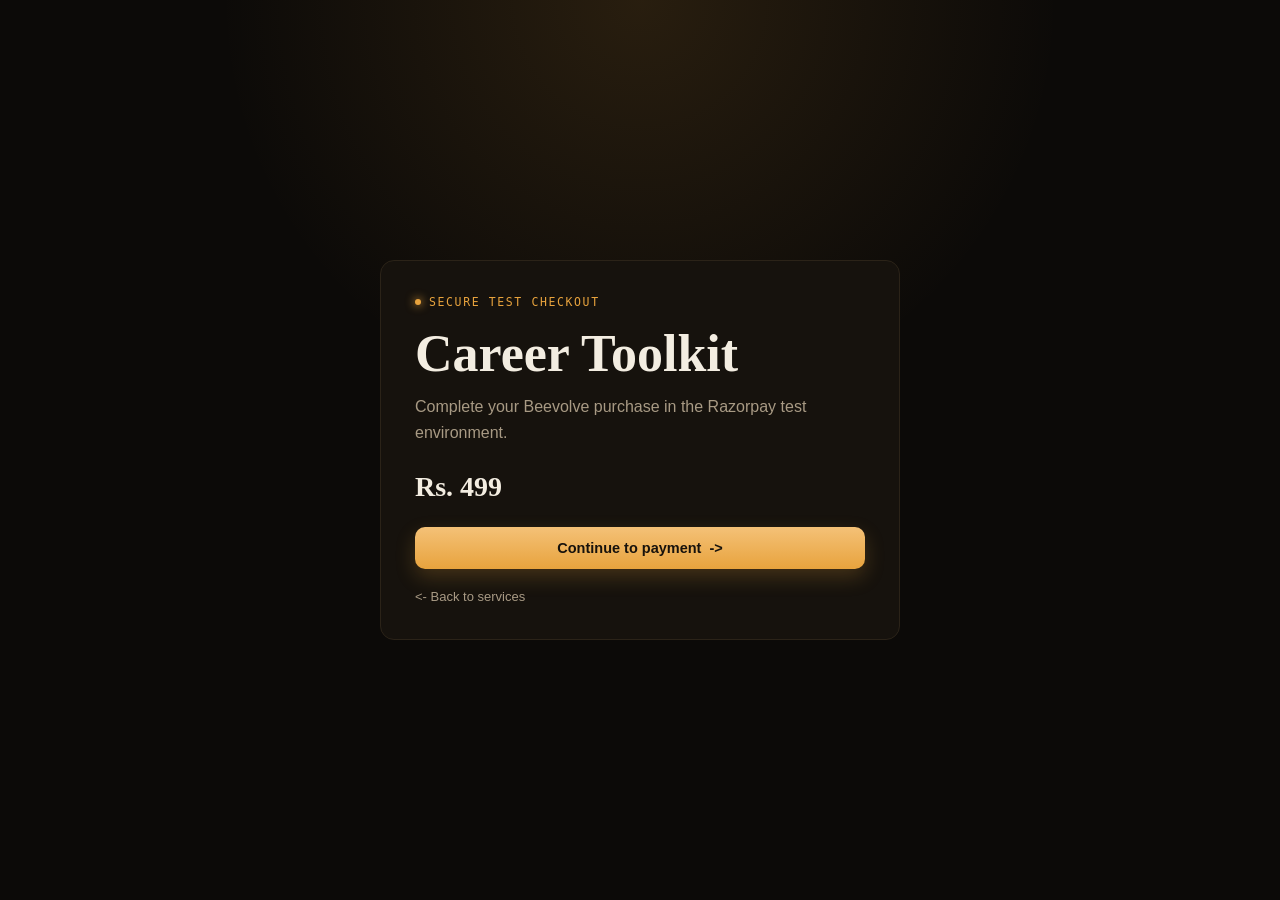
==== Frontend/checkout.html @ 86676e48 "Developed the initial dashboard with dummy services & Razorpay Sandbox Integration Co-authored-by: P" ====
<!DOCTYPE html>
<html lang="en">
<head>
  <meta charset="UTF-8">
  <meta name="viewport" content="width=device-width, initial-scale=1.0">
  <title>Beevolve - Checkout</title>
  <link rel="stylesheet" href="css/styles.css">
  <script src="https://checkout.razorpay.com/v1/checkout.js"></script>
  <style>
    .checkout{min-height:100vh;display:grid;place-items:center;padding:24px;background:radial-gradient(circle at 50% 0%,rgba(232,163,61,.13),transparent 38%),var(--bg)}
    .checkout-card{width:min(520px,100%);padding:34px;background:var(--surface);border:1px solid var(--border);border-radius:var(--radius)}
    .checkout-card h1{font:600 clamp(36px,7vw,52px)/1.05 'Fraunces',serif;margin:18px 0 12px}.checkout-card p{color:var(--text-muted);line-height:1.65}.checkout-price{font:600 28px 'Fraunces',serif;color:var(--text);margin:24px 0}.checkout-card .btn-primary{margin-top:0}.back-link{display:inline-block;margin-top:20px;color:var(--text-muted);font-size:13px}.back-link:hover{color:var(--amber-light)}
  </style>
</head>
<body>
  <main class="checkout"><section class="checkout-card">
    <div class="eyebrow">Secure test checkout</div>
    <h1 id="service-name">Career Toolkit</h1>
    <p>Complete your Beevolve purchase in the Razorpay test environment.</p>
    <div id="service-price" class="checkout-price">Rs. 499</div>
    <button id="pay-button" class="btn-primary" type="button">Continue to payment <span aria-hidden="true">-&gt;</span></button>
    <a class="back-link" href="subscriptions.html">&lt;- Back to services</a>
  </section></main>
  <script>
    const API_BASE = "http://127.0.0.1:8000";
    const SERVICE_PRICES = {"Career Toolkit": 499, "Portfolio Review": 299, "Career Roadmap": 199};
    const params = new URLSearchParams(window.location.search);
    const service = params.get("service") || "Career Toolkit";
    const amount = SERVICE_PRICES[service];
    const button = document.getElementById("pay-button");

    if (!amount) {
      document.getElementById("service-name").textContent = "Service unavailable";
      document.getElementById("service-price").textContent = "Please return to services and choose a valid option.";
      button.disabled = true;
    } else {
      document.getElementById("service-name").textContent = service;
      document.getElementById("service-price").textContent = `Rs. ${amount}`;
    }

    button.addEventListener("click", async () => {
      button.disabled = true;
      button.firstChild.textContent = "Opening checkout... ";
      try {
        const response = await fetch(`${API_BASE}/api/payments/create-order`, {method: "POST", credentials: "include", headers: {"Content-Type": "application/json"}, body: JSON.stringify({service})});
        const order = await response.json();
        if (!response.ok) throw new Error(order.detail || "Unable to create payment order.");
        const razorpay = new Razorpay({key: order.key_id, amount: order.amount, currency: order.currency, name: "Beevolve", description: service, order_id: order.id, handler: verifyPayment});
        razorpay.open();
      } catch (error) {
        alert(error.message || "Unable to start payment.");
        button.disabled = false;
        button.firstChild.textContent = "Continue to payment ";
      }
    });

    async function verifyPayment(payment) {
      const response = await fetch(`${API_BASE}/api/payments/verify`, {method: "POST", headers: {"Content-Type": "application/json"}, body: JSON.stringify(payment)});
      const result = await response.json();
      alert(result.message);
      if (result.success) window.location.href = "dashboard.html";
    }
  </script>
</body>
</html>
---- Frontend/css/styles.css ----
:root{
    --bg: #0c0a08;
    --panel: #100d0a;
    --surface: #16120d;
    --surface-2: #1c1710;
    --border: #2b2318;
    --border-soft: #211b13;
    --amber: #e8a33d;
    --amber-light: #f4c177;
    --amber-deep: #c17f22;
    --text: #f3ede1;
    --text-muted: #a89a84;
    --text-faint: #6d6252;
    --success: #7ea678;
    --error: #d9704f;
    --radius: 14px;
  }

  *{ box-sizing: border-box; margin:0; padding:0; }

  html,body{ height:100%; }

  body{
    font-family: 'Inter', sans-serif;
    background: var(--bg);
    color: var(--text);
    min-height: 100vh;
    -webkit-font-smoothing: antialiased;
    overflow-x:hidden;
  }

  a{ color: inherit; text-decoration:none; }

  .eyebrow{
    font-family:'IBM Plex Mono', monospace;
    font-size: 11.5px;
    letter-spacing: 0.14em;
    text-transform: uppercase;
    color: var(--amber);
    display:flex;
    align-items:center;
    gap:8px;
  }
  .eyebrow::before{
    content:'';
    width:6px; height:6px;
    border-radius:50%;
    background: var(--amber);
    box-shadow: 0 0 8px 1px rgba(232,163,61,0.7);
    flex-shrink:0;
  }

  em{
    font-family:'Fraunces', serif;
    font-style: italic;
    font-weight: 500;
    color: var(--amber-light);
  }

  /* ---------- layout ---------- */
  .shell{
    display:grid;
    grid-template-columns: minmax(0,1.05fr) minmax(0,1fr);
    min-height: 100vh;
  }

  /* ---------- left panel ---------- */
  .stage{
    position: relative;
    background: #0a0806;
    display:flex;
    flex-direction:column;
    justify-content: space-between;
    padding: 44px 48px 40px;
    overflow:hidden;
    isolation:isolate;
  }

  .stage video{
    position:absolute;
    inset:0;
    width:100%;
    height:100%;
    object-fit:cover;
    object-position: 78% 60%;
    opacity: 0.55;
    z-index:-3;
    filter: saturate(1.05) brightness(0.95);
  }

  .stage::before{
    /* honeycomb texture */
    content:'';
    position:absolute; inset:0;
    z-index:-2;
    opacity:0.5;
    background-image: url("data:image/svg+xml,%3Csvg xmlns='http://www.w3.org/2000/svg' width='84' height='72' viewBox='0 0 84 72'%3E%3Cpath fill='none' stroke='%232b2318' stroke-width='1' d='M21 0 L63 0 L84 36 L63 72 L21 72 L0 36 Z'/%3E%3C/svg%3E");
    background-size: 84px 72px;
  }

  .stage::after{
    /* gradient wash for legibility + brand warmth */
    content:'';
    position:absolute; inset:0;
    z-index:-1;
    background:
      radial-gradient(120% 90% at 10% 100%, rgba(10,8,6,0.97) 0%, rgba(10,8,6,0.75) 32%, rgba(10,8,6,0.15) 60%, rgba(10,8,6,0) 78%),
      linear-gradient(180deg, rgba(10,8,6,0.9) 0%, rgba(10,8,6,0.25) 30%, rgba(10,8,6,0.55) 68%, rgba(10,8,6,0.96) 100%);
  }

  .brand{
    display:flex;
    align-items:center;
    gap:10px;
    z-index:2;
  }
  .brand-mark{
    width:34px; height:34px;
    position:relative;
    flex-shrink:0;
  }
  .brand-mark svg{ width:100%; height:100%; display:block; }
  .brand-word{
    font-family:'Fraunces', serif;
    font-weight:600;
    font-size: 20px;
    letter-spacing: 0.01em;
    color: var(--text);
  }

  .stage-copy{
    z-index:2;
    max-width: 480px;
  }
  .stage-copy .eyebrow{ margin-bottom: 20px; }
  .stage-copy h1{
    font-family:'Fraunces', serif;
    font-weight: 600;
    font-size: clamp(30px, 3.4vw, 42px);
    line-height: 1.12;
    letter-spacing: -0.01em;
    color: var(--text);
  }
  .stage-copy p{
    margin-top: 16px;
    font-size: 15px;
    line-height: 1.65;
    color: var(--text-muted);
    max-width: 400px;
  }

  .stage-footer{
    z-index:2;
    display:flex;
    flex-direction:column;
    gap: 22px;
  }

  .stat-row{
    display:flex;
    gap: 28px;
    padding-top: 20px;
    border-top: 1px solid var(--border-soft);
  }
  .stat-row div{ display:flex; flex-direction:column; gap:2px; }
  .stat-row .num{
    font-family:'Fraunces', serif;
    font-weight:600;
    font-size: 22px;
    color: var(--text);
  }
  .stat-row .lbl{
    font-size: 11px;
    color: var(--text-faint);
    letter-spacing:0.03em;
  }

  .quote-rotator{
    position: relative;
    min-height: 92px;
  }
  .quote{
    position:absolute; inset:0;
    opacity:0;
    transform: translateY(6px);
    transition: opacity 0.6s ease, transform 0.6s ease;
    pointer-events:none;
  }
  .quote.active{
    opacity:1;
    transform: translateY(0);
    pointer-events:auto;
  }
  .quote p{
    font-family:'Fraunces', serif;
    font-style: italic;
    font-size: 15px;
    line-height:1.55;
    color: #e6ddcb;
  }
  .quote .who{
    margin-top:10px;
    font-size:12px;
    color: var(--text-faint);
    font-family:'Inter',sans-serif;
    font-style:normal;
  }
  .quote .who b{ color: var(--text-muted); font-weight:600; }

  .dots{
    display:flex;
    gap:6px;
    margin-top:8px;
  }
  .dots span{
    width:14px; height:3px;
    border-radius: 2px;
    background: var(--border);
    transition: background 0.3s ease, width 0.3s ease;
  }
  .dots span.active{ background: var(--amber); width: 22px; }

  /* ---------- right panel ---------- */
  .form-side{
    background: var(--panel);
    display:flex;
    align-items:center;
    justify-content:center;
    padding: 40px 36px;
    position:relative;
  }

  .form-wrap{
    width:100%;
    max-width: 400px;
  }

  .form-top{
    display:flex;
    justify-content:space-between;
    align-items:center;
    margin-bottom: 36px;
  }
  .mobile-brand{ display:none; align-items:center; gap:8px; }
  .mobile-brand .brand-word{ font-size:17px; }
  .mobile-brand .brand-mark{ width:28px; height:28px; }

  .back-link{
    margin-left:auto;
    font-size: 13px;
    color: var(--text-muted);
    display:flex;
    align-items:center;
    gap:6px;
    transition: color 0.2s ease;
  }
  .back-link:hover{ color: var(--amber-light); }
  .back-link svg{ width:14px; height:14px; }

  .headline{ margin-bottom: 28px; }
  .headline .eyebrow{ margin-bottom:12px; }
  .headline h2{
    font-family:'Fraunces', serif;
    font-weight:600;
    font-size: 28px;
    letter-spacing:-0.01em;
  }
  .headline p{
    margin-top:8px;
    font-size: 13.5px;
    color: var(--text-muted);
  }

  /* segmented tab control */
  .tabs{
    position:relative;
    display:grid;
    grid-template-columns: 1fr 1fr;
    background: var(--surface);
    border: 1px solid var(--border);
    border-radius: 999px;
    padding: 4px;
    margin-bottom: 30px;
  }
  .tabs .indicator{
    position:absolute;
    top:4px; left:4px;
    width: calc(50% - 4px);
    height: calc(100% - 8px);
    background: linear-gradient(180deg, var(--amber-light), var(--amber-deep));
    border-radius: 999px;
    transition: transform 0.35s cubic-bezier(.65,0,.35,1);
    z-index:0;
    box-shadow: 0 4px 14px rgba(232,163,61,0.28);
  }
  .tabs.mode-register .indicator{ transform: translateX(100%); }
  .tab-btn{
    position:relative;
    z-index:1;
    border:none;
    background:transparent;
    padding: 10px 0;
    font-family:'Inter', sans-serif;
    font-size: 13.5px;
    font-weight:600;
    color: var(--text-muted);
    cursor:pointer;
    border-radius: 999px;
    transition: color 0.3s ease;
  }
  .tab-btn.active{ color: #16120d; }

  form{ display:none; flex-direction:column; gap:16px; }
  form.active{ display:flex; }

  .field{ display:flex; flex-direction:column; gap:7px; }
  .field label{
    font-size: 12.5px;
    font-weight:600;
    color: var(--text-muted);
    letter-spacing:0.01em;
  }
  .input-wrap{ position:relative; }
  .input-wrap svg.icon{
    position:absolute;
    left:14px; top:50%;
    transform:translateY(-50%);
    width:16px; height:16px;
    stroke: var(--text-faint);
    pointer-events:none;
    transition: stroke 0.2s ease;
  }
  .input-wrap input{
    width:100%;
    background: var(--surface);
    border: 1px solid var(--border);
    border-radius: 10px;
    padding: 12px 14px 12px 40px;
    font-family:'Inter', sans-serif;
    font-size: 14px;
    color: var(--text);
    outline:none;
    transition: border-color 0.2s ease, box-shadow 0.2s ease, background 0.2s ease;
  }
  .input-wrap input::placeholder{ color: var(--text-faint); }
  .input-wrap input:hover{ border-color: #3a3020; }
  .input-wrap input:focus{
    border-color: var(--amber);
    background: var(--surface-2);
    box-shadow: 0 0 0 3px rgba(232,163,61,0.14);
  }
  .input-wrap input:focus ~ svg.icon{ stroke: var(--amber); }

  .toggle-visibility{
    position:absolute;
    right:12px; top:50%;
    transform:translateY(-50%);
    background:none; border:none;
    width:26px; height:26px;
    display:flex; align-items:center; justify-content:center;
    cursor:pointer;
    border-radius:6px;
  }
  .toggle-visibility svg{ width:16px; height:16px; stroke: var(--text-faint); transition: stroke 0.2s ease; }
  .toggle-visibility:hover svg{ stroke: var(--text-muted); }

  .hint{ font-size: 11.5px; color: var(--text-faint); margin-top:2px; }

  .row-between{
    display:flex;
    justify-content:space-between;
    align-items:center;
    font-size: 12.5px;
  }

  .check{
    display:flex; align-items:center; gap:8px;
    color: var(--text-muted);
    cursor:pointer;
    user-select:none;
  }
  .check input{ display:none; }
  .box{
    width:16px; height:16px;
    border-radius:5px;
    border:1px solid var(--border);
    background: var(--surface);
    display:flex; align-items:center; justify-content:center;
    flex-shrink:0;
    transition: all 0.2s ease;
  }
  .check input:checked ~ .box{
    background: var(--amber);
    border-color: var(--amber);
  }
  .box svg{ width:10px; height:10px; opacity:0; transition:opacity 0.15s ease; stroke:#16120d; }
  .check input:checked ~ .box svg{ opacity:1; }

  .link-amber{ color: var(--amber); font-weight:600; }
  .link-amber:hover{ color: var(--amber-light); }

  .btn-primary{
    margin-top: 6px;
    width:100%;
    border:none;
    border-radius: 10px;
    padding: 13px 0;
    font-family:'Inter', sans-serif;
    font-weight:700;
    font-size: 14.5px;
    color: #17120c;
    background: linear-gradient(180deg, var(--amber-light), var(--amber));
    cursor:pointer;
    display:flex;
    align-items:center;
    justify-content:center;
    gap:8px;
    box-shadow: 0 8px 20px rgba(232,163,61,0.22);
    transition: transform 0.15s ease, box-shadow 0.15s ease, filter 0.15s ease;
  }
  .btn-primary:hover{ filter: brightness(1.05); transform: translateY(-1px); box-shadow: 0 10px 24px rgba(232,163,61,0.3); }
  .btn-primary:active{ transform: translateY(0); }
  .btn-primary svg{ width:15px; height:15px; transition: transform 0.2s ease; }
  .btn-primary:hover svg{ transform: translateX(3px); }

  .divider{
    display:flex;
    align-items:center;
    gap:12px;
    margin: 22px 0 18px;
    color: var(--text-faint);
    font-size: 12px;
  }
  .divider::before, .divider::after{
    content:'';
    flex:1;
    height:1px;
    background: var(--border);
  }

  .social-row{
    display:grid;
    grid-template-columns: 1fr 1fr;
    gap: 12px;
  }
  .social-btn{
    display:flex; align-items:center; justify-content:center;
    gap:8px;
    padding: 10px 0;
    border-radius: 10px;
    border: 1px solid var(--border);
    background: var(--surface);
    color: var(--text-muted);
    font-size: 13px;
    font-weight:600;
    cursor:pointer;
    transition: border-color 0.2s ease, background 0.2s ease, color 0.2s ease;
  }
  .social-btn:hover{ border-color: #40331f; background: var(--surface-2); color: var(--text); }
  .social-btn svg{ width:16px; height:16px; }

  .switch-line{
    margin-top: 26px;
    text-align:center;
    font-size: 13px;
    color: var(--text-muted);
  }

  .password-meter{
    display:flex; gap:5px; margin-top:2px;
  }
  .password-meter i{
    flex:1; height:3px; border-radius:2px;
    background: var(--border);
    transition: background 0.25s ease;
  }

  .form-foot-note{
    margin-top: 18px;
    font-size: 11px;
    line-height:1.6;
    color: var(--text-faint);
    text-align:center;
  }

  /* ---------- responsive ---------- */
  @media (max-width: 980px){
    .shell{ grid-template-columns: 1fr; }
    .stage{
      min-height: 320px;
      padding: 28px 24px 26px;
    }
    .stage-copy h1{ font-size: 26px; }
    .stage-copy p{ display:none; }
    .stat-row{ display:none; }
    .quote-rotator{ display:none; }
    .form-side{ padding: 34px 22px 50px; }
  }

  @media (max-width: 560px){
    .stage{ min-height: 260px; }
    .stage-copy{ max-width:100%; }
    .form-top{ margin-bottom: 26px; }
    .social-row{ grid-template-columns: 1fr; }
  }

  :focus-visible{
    outline: 2px solid var(--amber);
    outline-offset: 2px;
  }

  @media (prefers-reduced-motion: reduce){
    *{ animation-duration: 0.001ms !important; transition-duration: 0.001ms !important; }
  }

/* ---------- Supabase auth integration ---------- */
.toast-region{
  position:fixed;
  top:20px;
  right:20px;
  z-index:20;
  width:min(380px, calc(100vw - 32px));
  pointer-events:none;
}
.auth-message{
  display:flex;
  align-items:flex-start;
  gap:11px;
  padding:13px 13px 13px 14px;
  border:1px solid var(--border);
  border-radius:10px;
  background:rgba(22,18,13,.97);
  box-shadow:0 14px 34px rgba(0,0,0,.35);
  color:var(--text-muted);
  font-size:12.5px;
  line-height:1.5;
  pointer-events:auto;
  animation:toast-in .25s ease both;
}
.auth-message[hidden]{ display:none; }
.toast-copy{ flex:1; }
.toast-icon{
  display:grid;
  place-items:center;
  width:19px;
  height:19px;
  flex:0 0 19px;
  border:1px solid currentColor;
  border-radius:50%;
  font-family:Georgia,serif;
  font-size:13px;
  font-weight:700;
  line-height:1;
}
.toast-dismiss{
  width:22px;
  height:22px;
  flex:0 0 22px;
  margin:-3px -4px 0 0;
  border:0;
  border-radius:50%;
  background:transparent;
  color:var(--text-faint);
  font-size:20px;
  line-height:1;
  cursor:pointer;
}
.toast-dismiss:hover{ color:var(--text); background:var(--surface-2); }
.auth-message.success .toast-icon::before{ content:'✓'; }
.auth-message.error .toast-icon::before{ content:'!'; }
.auth-message.info .toast-icon::before{ content:'i'; }
@keyframes toast-in{
  from{ opacity:0; transform:translateY(-8px); }
  to{ opacity:1; transform:translateY(0); }
}
.auth-message.success{ color: var(--success); }
.auth-message.error{ color: var(--error); }
.auth-message.info{ color: var(--amber-light); }

.field.invalid input{
  border-color: var(--error);
}
.hint.error{ color: var(--error); }
.hint.success{ color: var(--success); }

.btn-primary:disabled{
  cursor: not-allowed;
  opacity: .65;
}

@media (max-width: 980px){
  .shell{ grid-template-columns: 1fr; }
  .stage{ min-height: 48vh; }
  .form-panel{ min-height: 52vh; }
}
@media (max-width: 560px){
  .stage{ padding: 30px 24px; }
  .form-panel{ padding: 32px 22px; }
  .headline h2{ font-size: 30px; }
  .toast-region{ top:12px; right:16px; left:16px; width:auto; }
}
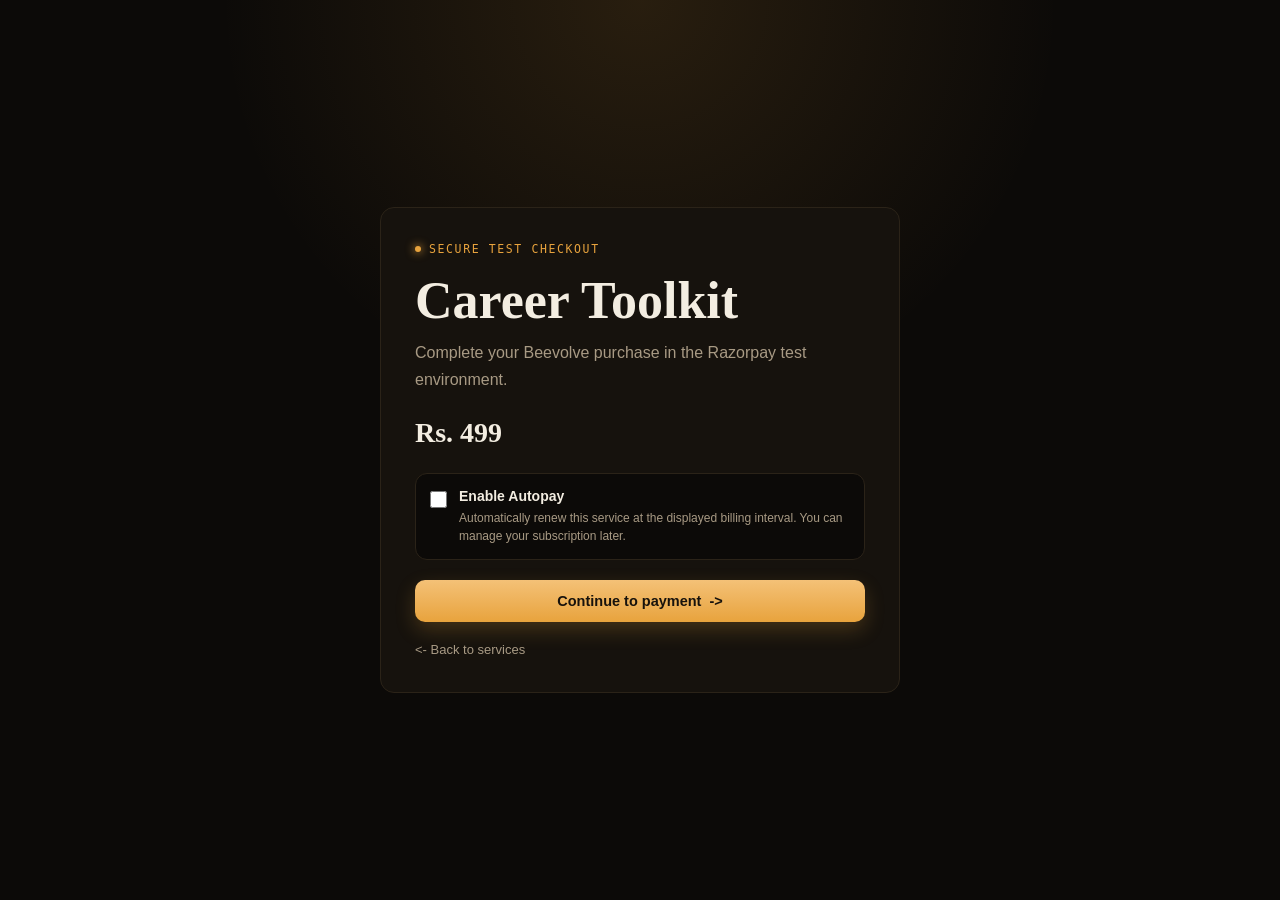
==== commit 4a9a2b40: "checkbox" ====
--- a/Frontend/checkout.html
+++ b/Frontend/checkout.html
@@ -8,8 +8,46 @@
   <script src="https://checkout.razorpay.com/v1/checkout.js"></script>
   <style>
     .checkout{min-height:100vh;display:grid;place-items:center;padding:24px;background:radial-gradient(circle at 50% 0%,rgba(232,163,61,.13),transparent 38%),var(--bg)}
-    .checkout-card{width:min(520px,100%);padding:34px;background:var(--surface);border:1px solid var(--border);border-radius:var(--radius)}
+    .checkout-card{width:min(520px,100%);padding:clamp(24px,6vw,34px);background:var(--surface);border:1px solid var(--border);border-radius:var(--radius)}
     .checkout-card h1{font:600 clamp(36px,7vw,52px)/1.05 'Fraunces',serif;margin:18px 0 12px}.checkout-card p{color:var(--text-muted);line-height:1.65}.checkout-price{font:600 28px 'Fraunces',serif;color:var(--text);margin:24px 0}.checkout-card .btn-primary{margin-top:0}.back-link{display:inline-block;margin-top:20px;color:var(--text-muted);font-size:13px}.back-link:hover{color:var(--amber-light)}
+    
+    .autopay-option {
+      display: flex;
+      align-items: flex-start;
+      gap: 12px;
+      margin: 20px 0;
+      padding: 14px;
+      border: 1px solid var(--border);
+      border-radius: 12px;
+      cursor: pointer;
+      background: var(--bg);
+    }
+
+    .autopay-option input {
+      width: 17px;
+      height: 17px;
+      margin-top: 3px;
+      flex-shrink: 0;
+      accent-color: var(--amber-light);
+      cursor: pointer;
+    }
+
+    .autopay-copy {
+      display: flex;
+      flex-direction: column;
+      gap: 5px; 
+    }
+
+    .autopay-copy strong {
+      color: var(--text);
+      font-size: 14px;
+    }
+
+    .autopay-copy small {
+      color: var(--text-muted);
+      font-size: 12px;
+      line-height: 1.5;
+    }
   </style>
 </head>
 <body>
@@ -17,8 +55,25 @@
     <div class="eyebrow">Secure test checkout</div>
     <h1 id="service-name">Career Toolkit</h1>
     <p>Complete your Beevolve purchase in the Razorpay test environment.</p>
-    <div id="service-price" class="checkout-price">Rs. 499</div>
-    <button id="pay-button" class="btn-primary" type="button">Continue to payment <span aria-hidden="true">-&gt;</span></button>
+    
+<div id="service-price" class="checkout-price">Rs. 499</div>
+
+<label class="autopay-option" for="enable-autopay">
+  <input type="checkbox" id="enable-autopay">
+  <span class="autopay-copy">
+    <strong>Enable Autopay</strong>
+    <small>
+      Automatically renew this service at the displayed billing interval.
+      You can manage your subscription later.
+    </small>
+  </span>
+</label>
+
+<button id="pay-button" class="btn-primary" type="button">
+  Continue to payment
+  <span aria-hidden="true">-&gt;</span>
+</button>
+
     <a class="back-link" href="subscriptions.html">&lt;- Back to services</a>
   </section></main>
   <script>
@@ -38,24 +93,99 @@
       document.getElementById("service-price").textContent = `Rs. ${amount}`;
     }
 
-    button.addEventListener("click", async () => {
-      button.disabled = true;
-      button.firstChild.textContent = "Opening checkout... ";
-      try {
-        const response = await fetch(`${API_BASE}/api/payments/create-order`, {method: "POST", credentials: "include", headers: {"Content-Type": "application/json"}, body: JSON.stringify({service})});
-        const order = await response.json();
-        if (!response.ok) throw new Error(order.detail || "Unable to create payment order.");
-        const razorpay = new Razorpay({key: order.key_id, amount: order.amount, currency: order.currency, name: "Beevolve", description: service, order_id: order.id, handler: verifyPayment});
-        razorpay.open();
-      } catch (error) {
-        alert(error.message || "Unable to start payment.");
-        button.disabled = false;
-        button.firstChild.textContent = "Continue to payment ";
+    
+  const autopayCheckbox = document.getElementById("enable-autopay");
+  const planId = params.get("plan_id");
+
+  button.addEventListener("click", async () => {
+    button.disabled = true;
+    button.firstChild.textContent = "Opening checkout... ";
+
+    try {
+      // Autopay selected: create a recurring Razorpay subscription
+      if (autopayCheckbox?.checked) {
+        if (!planId) {
+          throw new Error(
+            "Plan ID is missing. Please return to services and try again."
+          );
+        }
+
+        button.firstChild.textContent = "Preparing Autopay... ";
+
+        const response = await fetch(
+          `${API_BASE}/api/subscriptions/create`,
+          {
+            method: "POST",
+            credentials: "include",
+            headers: { "Content-Type": "application/json" },
+            body: JSON.stringify({ plan_id: planId })
+          }
+        );
+
+        const result = await response.json();
+
+        if (!response.ok) {
+          throw new Error(result.detail || "Unable to start Autopay.");
+        }
+
+        if (!result.success || !result.short_url) {
+          throw new Error("Autopay checkout link was not returned.");
+        }
+
+        window.location.assign(result.short_url);
+        return;
       }
-    });
+
+      // Autopay unchecked: preserve your existing one-time payment flow
+      const response = await fetch(
+        `${API_BASE}/api/payments/create-order`,
+        {
+          method: "POST",
+          credentials: "include",
+          headers: { "Content-Type": "application/json" },
+          body: JSON.stringify({ service })
+        }
+      );
+
+      const order = await response.json();
+
+      if (!response.ok) {
+        throw new Error(order.detail || "Unable to create payment order.");
+      }
+
+      const razorpay = new Razorpay({
+        key: order.key_id,
+        amount: order.amount,
+        currency: order.currency,
+        name: "Beevolve",
+        description: service,
+        order_id: order.id,
+        handler: verifyPayment,
+        modal: {
+          ondismiss: function () {
+            button.disabled = false;
+            button.firstChild.textContent = "Continue to payment ";
+          }
+        }
+      });
+
+      razorpay.open();
+
+    } catch (error) {
+      alert(error.message || "Unable to start payment.");
+      button.disabled = false;
+      button.firstChild.textContent = "Continue to payment ";
+    }
+  });
+
 
     async function verifyPayment(payment) {
-      const response = await fetch(`${API_BASE}/api/payments/verify`, {method: "POST", headers: {"Content-Type": "application/json"}, body: JSON.stringify(payment)});
+      const response = await fetch(`${API_BASE}/api/payments/verify`, {
+      method: "POST",
+      credentials: "include",
+      headers: {"Content-Type": "application/json"},
+      body: JSON.stringify(payment)
+    });
       const result = await response.json();
       alert(result.message);
       if (result.success) window.location.href = "dashboard.html";
--- a/Frontend/css/styles.css
+++ b/Frontend/css/styles.css
@@ -310,8 +310,9 @@
   }
   .tab-btn.active{ color: #16120d; }
 
-  form{ display:none; flex-direction:column; gap:16px; }
-  form.active{ display:flex; }
+  form{ flex-direction:column; gap:16px; }
+  #panel-login form, #panel-register form{ display:none; }
+  #panel-login form.active, #panel-register form.active{ display:flex; }
 
   .field{ display:flex; flex-direction:column; gap:7px; }
   .field label{
@@ -591,11 +592,13 @@
 @media (max-width: 980px){
   .shell{ grid-template-columns: 1fr; }
   .stage{ min-height: 48vh; }
-  .form-panel{ min-height: 52vh; }
+  .form-side{ min-height: 52vh; }
 }
 @media (max-width: 560px){
   .stage{ padding: 30px 24px; }
-  .form-panel{ padding: 32px 22px; }
+  .form-side{ padding: 32px 22px; }
   .headline h2{ font-size: 30px; }
   .toast-region{ top:12px; right:16px; left:16px; width:auto; }
 }
+
+#reset-form{ display:flex; }
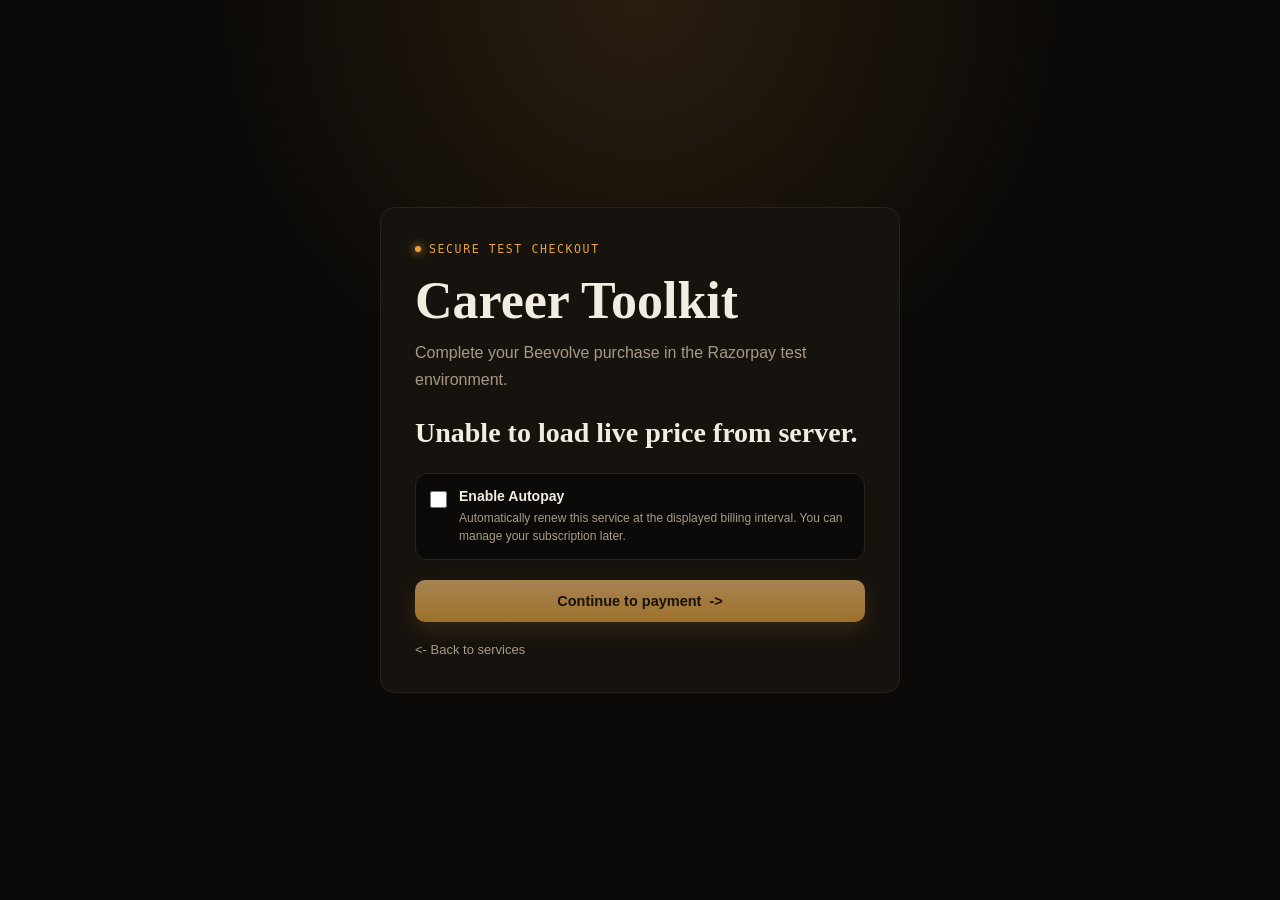
==== commit af069013: "Migrate backend and database from Supabase to standalone PostgreSQL" ====
--- a/Frontend/checkout.html
+++ b/Frontend/checkout.html
@@ -56,7 +56,7 @@
     <h1 id="service-name">Career Toolkit</h1>
     <p>Complete your Beevolve purchase in the Razorpay test environment.</p>
     
-<div id="service-price" class="checkout-price">Rs. 499</div>
+<div id="service-price" class="checkout-price">Loading price...</div>
 
 <label class="autopay-option" for="enable-autopay">
   <input type="checkbox" id="enable-autopay">
@@ -69,7 +69,7 @@
   </span>
 </label>
 
-<button id="pay-button" class="btn-primary" type="button">
+<button id="pay-button" class="btn-primary" type="button" disabled>
   Continue to payment
   <span aria-hidden="true">-&gt;</span>
 </button>
@@ -78,24 +78,49 @@
   </section></main>
   <script>
     const API_BASE = "http://127.0.0.1:8000";
-    const SERVICE_PRICES = {"Career Toolkit": 499, "Portfolio Review": 299, "Career Roadmap": 199};
     const params = new URLSearchParams(window.location.search);
-    const service = params.get("service") || "Career Toolkit";
-    const amount = SERVICE_PRICES[service];
+    let service = params.get("service") || "Career Toolkit";
+    let planId = params.get("plan_id");
     const button = document.getElementById("pay-button");
-
-    if (!amount) {
-      document.getElementById("service-name").textContent = "Service unavailable";
-      document.getElementById("service-price").textContent = "Please return to services and choose a valid option.";
-      button.disabled = true;
-    } else {
-      document.getElementById("service-name").textContent = service;
-      document.getElementById("service-price").textContent = `Rs. ${amount}`;
-    }
-
-    
-  const autopayCheckbox = document.getElementById("enable-autopay");
-  const planId = params.get("plan_id");
+    const autopayCheckbox = document.getElementById("enable-autopay");
+
+    document.getElementById("service-name").textContent = service;
+
+    async function loadCheckoutPlan() {
+      try {
+        const response = await fetch(`${API_BASE}/api/subscriptions/plans`, {
+          cache: "no-store"
+        });
+        if (!response.ok) {
+          throw new Error("Unable to load live price from database.");
+        }
+        const data = await response.json();
+        const plans = data.plans || [];
+        const matched = plans.find(
+          p =>
+            (planId && p.plan_id === planId) ||
+            String(p.name).toLowerCase() === String(service).toLowerCase()
+        );
+
+        if (!matched) {
+          document.getElementById("service-name").textContent = "Service unavailable";
+          document.getElementById("service-price").textContent = "Please return to services and choose a valid option.";
+          button.disabled = true;
+          return;
+        }
+
+        service = matched.name;
+        planId = matched.plan_id;
+        document.getElementById("service-name").textContent = matched.name;
+        document.getElementById("service-price").textContent = `Rs. ${matched.amount_rupees}`;
+        button.disabled = false;
+      } catch (error) {
+        document.getElementById("service-price").textContent = "Unable to load live price from server.";
+        button.disabled = true;
+      }
+    }
+
+    loadCheckoutPlan();
 
   button.addEventListener("click", async () => {
     button.disabled = true;
@@ -118,7 +143,7 @@
             method: "POST",
             credentials: "include",
             headers: { "Content-Type": "application/json" },
-            body: JSON.stringify({ plan_id: planId })
+            body: JSON.stringify({ plan_id: planId, service })
           }
         );
 
--- a/Frontend/css/styles.css
+++ b/Frontend/css/styles.css
@@ -441,23 +441,23 @@
 
   .social-row{
     display:grid;
-    grid-template-columns: 1fr 1fr;
+    grid-template-columns: 1fr;
     gap: 12px;
   }
   .social-btn{
     display:flex; align-items:center; justify-content:center;
-    gap:8px;
-    padding: 10px 0;
+    gap:10px;
+    padding: 12px 16px;
     border-radius: 10px;
     border: 1px solid var(--border);
     background: var(--surface);
-    color: var(--text-muted);
-    font-size: 13px;
+    color: var(--text);
+    font-size: 13.5px;
     font-weight:600;
     cursor:pointer;
-    transition: border-color 0.2s ease, background 0.2s ease, color 0.2s ease;
-  }
-  .social-btn:hover{ border-color: #40331f; background: var(--surface-2); color: var(--text); }
+    transition: border-color 0.2s ease, background 0.2s ease, color 0.2s ease, transform 0.15s ease;
+  }
+  .social-btn:hover{ border-color: var(--amber-deep); background: var(--surface-2); color: var(--text); transform: translateY(-1px); }
   .social-btn svg{ width:16px; height:16px; }
 
   .switch-line{
@@ -601,4 +601,4 @@
   .toast-region{ top:12px; right:16px; left:16px; width:auto; }
 }
 
-#reset-form{ display:flex; }
+#reset-form{ display:flex; flex-direction:column; gap:16px; }
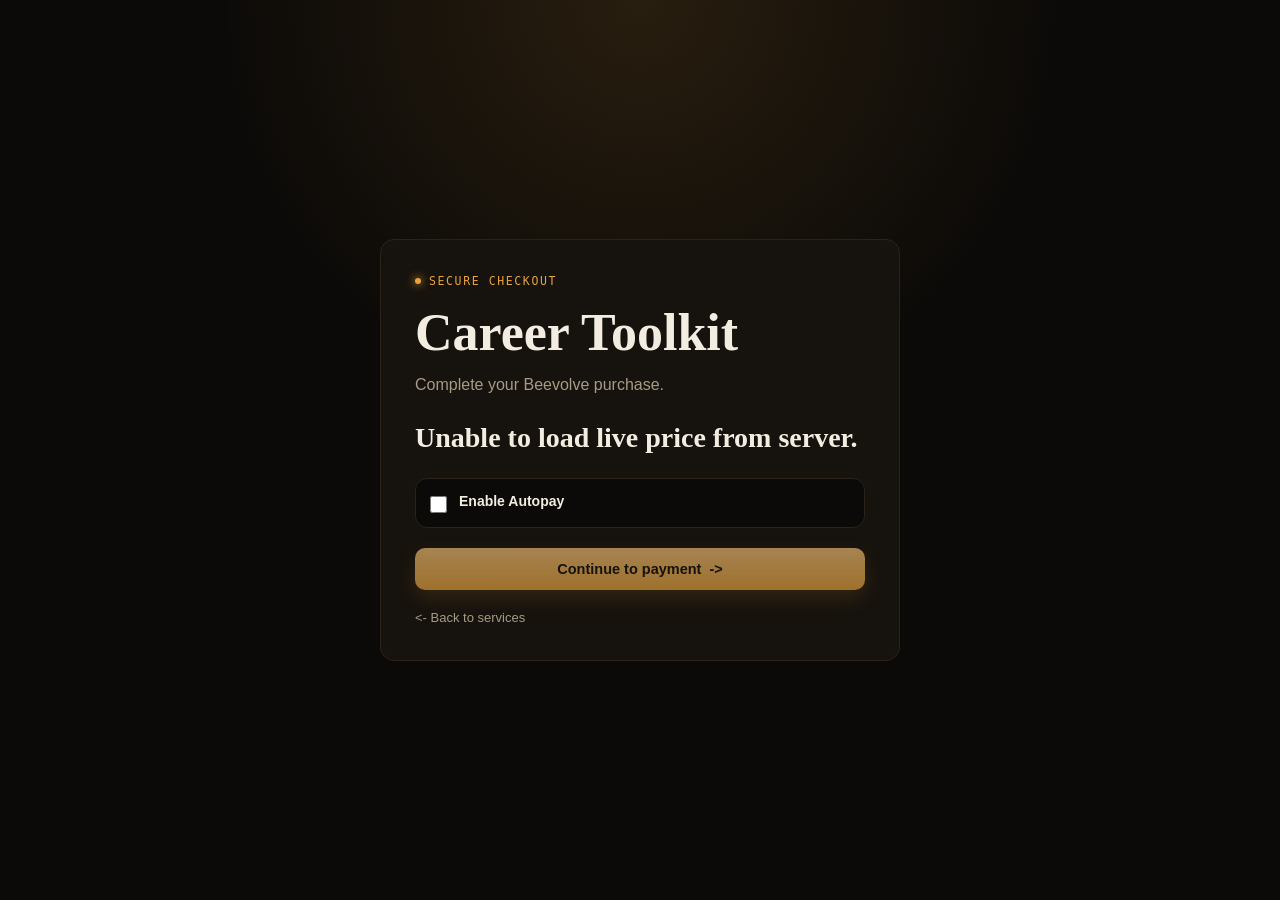
==== commit 4b8baecb: "Updated frontend UI" ====
--- a/Frontend/checkout.html
+++ b/Frontend/checkout.html
@@ -52,9 +52,9 @@
 </head>
 <body>
   <main class="checkout"><section class="checkout-card">
-    <div class="eyebrow">Secure test checkout</div>
+    <div class="eyebrow">Secure checkout</div>
     <h1 id="service-name">Career Toolkit</h1>
-    <p>Complete your Beevolve purchase in the Razorpay test environment.</p>
+    <p>Complete your Beevolve purchase.</p>
     
 <div id="service-price" class="checkout-price">Loading price...</div>
 
@@ -62,10 +62,6 @@
   <input type="checkbox" id="enable-autopay">
   <span class="autopay-copy">
     <strong>Enable Autopay</strong>
-    <small>
-      Automatically renew this service at the displayed billing interval.
-      You can manage your subscription later.
-    </small>
   </span>
 </label>
 
